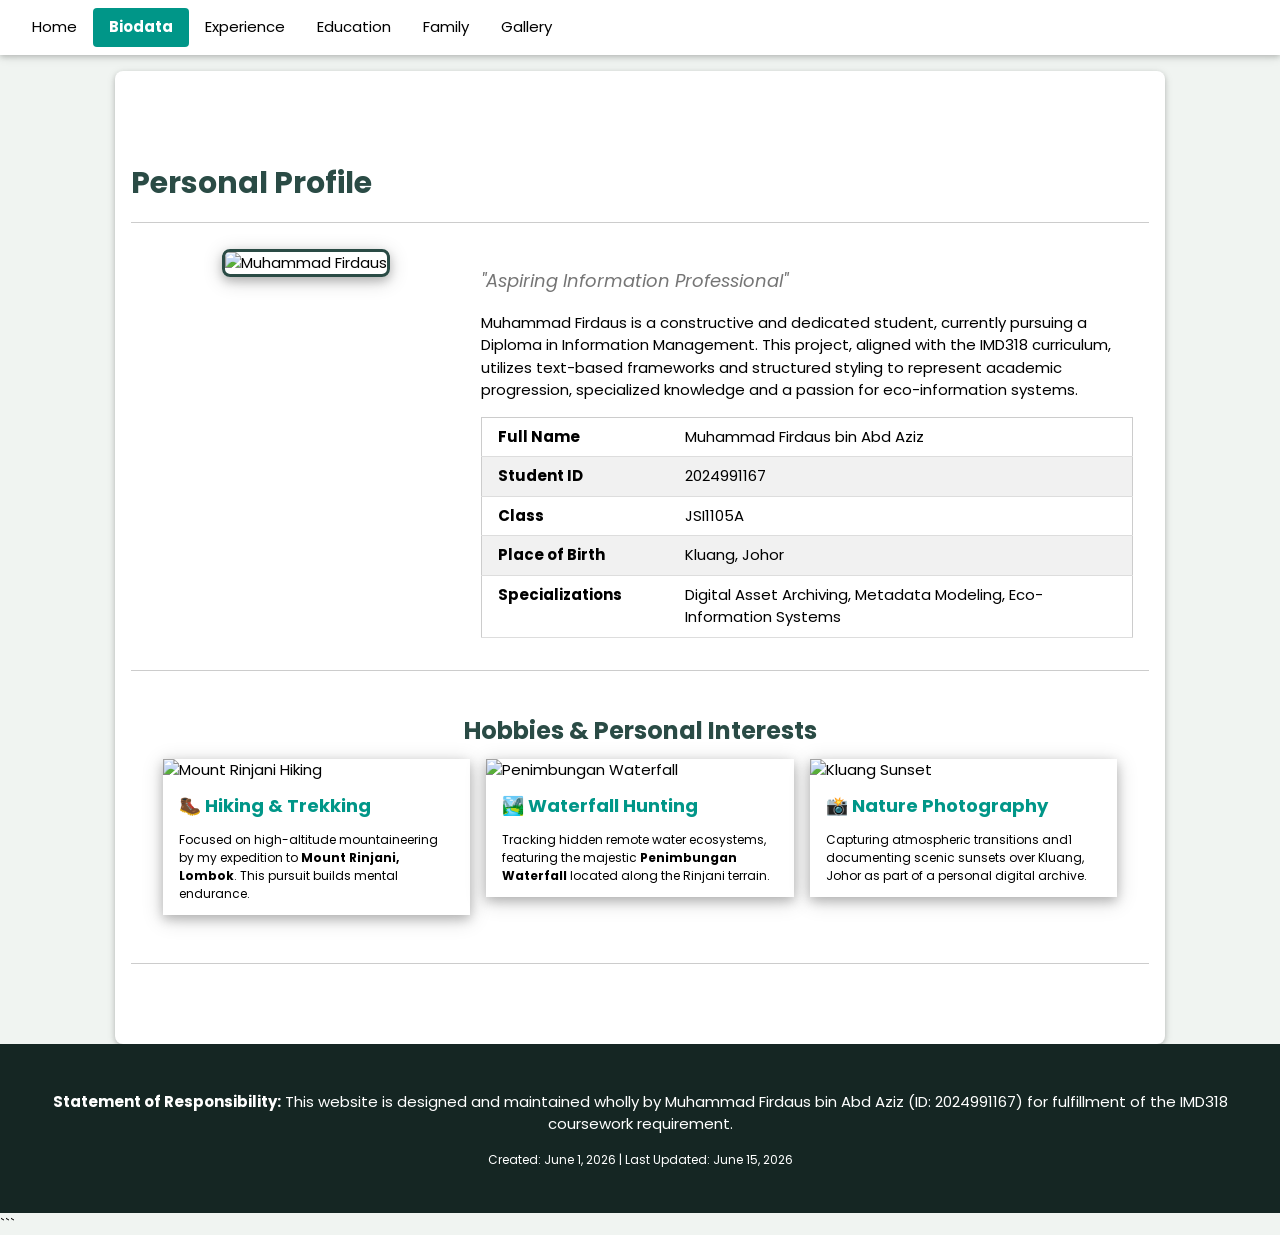
==== biodata.html @ 46c787db "Add files via upload" ====
<!DOCTYPE html>
<html lang="en">
<head>
<title>Biodata | IMD318 Personal Space</title>

<meta charset="UTF-8">
<meta name="viewport" content="width=device-width, initial-scale=1">

<link rel="stylesheet" href="https://www.w3schools.com/w3css/4/w3.css">
<link rel="stylesheet" href="https://fonts.googleapis.com/css?family=Poppins">

<style>
body,h1,h2,h3,h4,h5,h6{
    font-family:"Poppins",sans-serif;
}

body{
    background-color:#f0f4f1;
}

.profile-container{
    max-width:1050px;
}

.profile-img{
    width:90%;
    border:3px solid #2A4B45;
    cursor:pointer;
}

.section-title{
    color:#2A4B45;
}

.hobby-image{
    width:100%;
    height:160px;
    cursor:pointer;
}

.footer-bg{
    background-color:#152623;
}
</style>

</head>
<body>

<!-- Navigation -->

<div class="w3-bar w3-white w3-card w3-padding">

    <a href="index.html"
       class="w3-bar-item w3-button w3-round">
       Home
    </a>

    <a href="biodata.html"
       class="w3-bar-item w3-button w3-round w3-teal">
       <b>Biodata</b>
    </a>

    <a href="experience.html"
       class="w3-bar-item w3-button w3-round">
       Experience
    </a>

    <a href="education.html"
       class="w3-bar-item w3-button w3-round">
       Education
    </a>

    <a href="family.html"
       class="w3-bar-item w3-button w3-round">
       Family
    </a>

    <a href="gallery.html"
       class="w3-bar-item w3-button w3-round">
       Gallery
    </a>

</div>

<!-- Main Content -->

<div class="w3-content profile-container">

<div class="w3-container w3-white w3-padding-64 w3-margin-top w3-round-large w3-card">

<h2 class="w3-border-bottom w3-padding-16 section-title">
<b>Personal Profile</b>
</h2>

<div class="w3-row-padding w3-padding-16">

    <!-- Profile Image -->

    <div class="w3-third w3-center">

        <img src="image/daus.jpg"
             alt="Muhammad Firdaus"
             class="w3-image w3-round-large w3-card-4 profile-img"
             onclick="onClick(this)">

    </div>

    <!-- Profile Description -->

    <div class="w3-twothird">

        <p class="w3-large w3-text-grey">
            <i>"Aspiring Information Professional"</i>
        </p>

        <p>
            Muhammad Firdaus is a constructive and dedicated student,
            currently pursuing a Diploma in Information Management.
            This project, aligned with the IMD318 curriculum,
            utilizes text-based frameworks and structured styling
            to represent academic progression, specialized knowledge
            and a passion for eco-information systems.
        </p>

        <!-- Profile Table -->

        <table class="w3-table-all w3-hoverable">

            <tr>
                <td width="30%"><b>Full Name</b></td>
                <td>Muhammad Firdaus bin Abd Aziz</td>
            </tr>

            <tr>
                <td><b>Student ID</b></td>
                <td>2024991167</td>
            </tr>

            <tr>
                <td><b>Class</b></td>
                <td>JSI1105A</td>
            </tr>

            <tr>
                <td><b>Place of Birth</b></td>
                <td>Kluang, Johor</td>
            </tr>

            <tr>
                <td><b>Specializations</b></td>
                <td>
                    Digital Asset Archiving,
                    Metadata Modeling,
                    Eco-Information Systems
                </td>
            </tr>

        </table>

    </div>

</div>

<!-- Hobby Section -->

<div class="w3-panel w3-border-top w3-border-bottom w3-padding-32">

<h3 class="w3-center section-title">
<b>Hobbies & Personal Interests</b>
</h3>

<div class="w3-row-padding">

    <!-- Hobby 1 -->

    <div class="w3-third w3-margin-bottom">

        <div class="w3-card-4 w3-white">

            <img src="image/mee.jpeg"
                 alt="Mount Rinjani Hiking"
                 class="w3-image hobby-image"
                 onclick="onClick(this)">

            <div class="w3-container">

                <h5 class="w3-text-teal">
                    <b>🥾 Hiking & Trekking</b>
                </h5>

                <p class="w3-small">
                    Focused on high-altitude mountaineering
                     by my expedition to
                    <b>Mount Rinjani, Lombok</b>.
                    This pursuit builds mental endurance.
                </p>

            </div>

        </div>

    </div>

    <!-- Hobby 2 -->

    <div class="w3-third w3-margin-bottom">

        <div class="w3-card-4 w3-white">

            <img src="image/rim.jpg"
                 alt="Penimbungan Waterfall"
                 class="w3-image hobby-image"
                 onclick="onClick(this)">

            <div class="w3-container">

                <h5 class="w3-text-teal">
                    <b>🏞️ Waterfall Hunting</b>
                </h5>

                <p class="w3-small">
                    Tracking hidden remote water ecosystems,
                    featuring the majestic
                    <b>Penimbungan Waterfall</b>
                    located along the Rinjani terrain.
                </p>

            </div>

        </div>

    </div>

    <!-- Hobby 3 -->

    <div class="w3-third w3-margin-bottom">

        <div class="w3-card-4 w3-white">

            <img src="image/sun.JPG"
                 alt="Kluang Sunset"
                 class="w3-image hobby-image"
                 onclick="onClick(this)">

            <div class="w3-container">

                <h5 class="w3-text-teal">
                    <b>📸 Nature Photography</b>
                </h5>

                <p class="w3-small">
                    Capturing atmospheric transitions and1  
                    documenting scenic sunsets over Kluang,
                    Johor as part of a personal digital archive.
                </p>

            </div>

        </div>

    </div>

</div>

</div>

</div>
</div>

<!-- Image Modal -->

<div id="imgModal"
     class="w3-modal w3-black"
     onclick="this.style.display='none'">

    <span class="w3-button w3-display-topright">
        &times;
    </span>

    <div class="w3-modal-content w3-animate-zoom w3-transparent">

        <img id="modalImg"
             class="w3-image">

        <div id="caption"
             class="w3-container w3-center w3-padding w3-text-white">
        </div>

    </div>

</div>

<!-- Footer -->

<footer class="w3-container w3-center w3-padding-32 w3-text-white footer-bg">

<p>
<b>Statement of Responsibility:</b>
This website is designed and maintained wholly by
Muhammad Firdaus bin Abd Aziz
(ID: 2024991167)
for fulfillment of the IMD318 coursework requirement.
</p>

<p class="w3-small">
Created: June 1, 2026 |
Last Updated: June 15, 2026
</p>

</footer>

<script>
function onClick(element) {

    document.getElementById("modalImg").src =
        element.src;

    document.getElementById("caption").innerHTML =
        element.alt;

    document.getElementById("imgModal").style.display =
        "block";
}
</script>

</body>
</html>
```
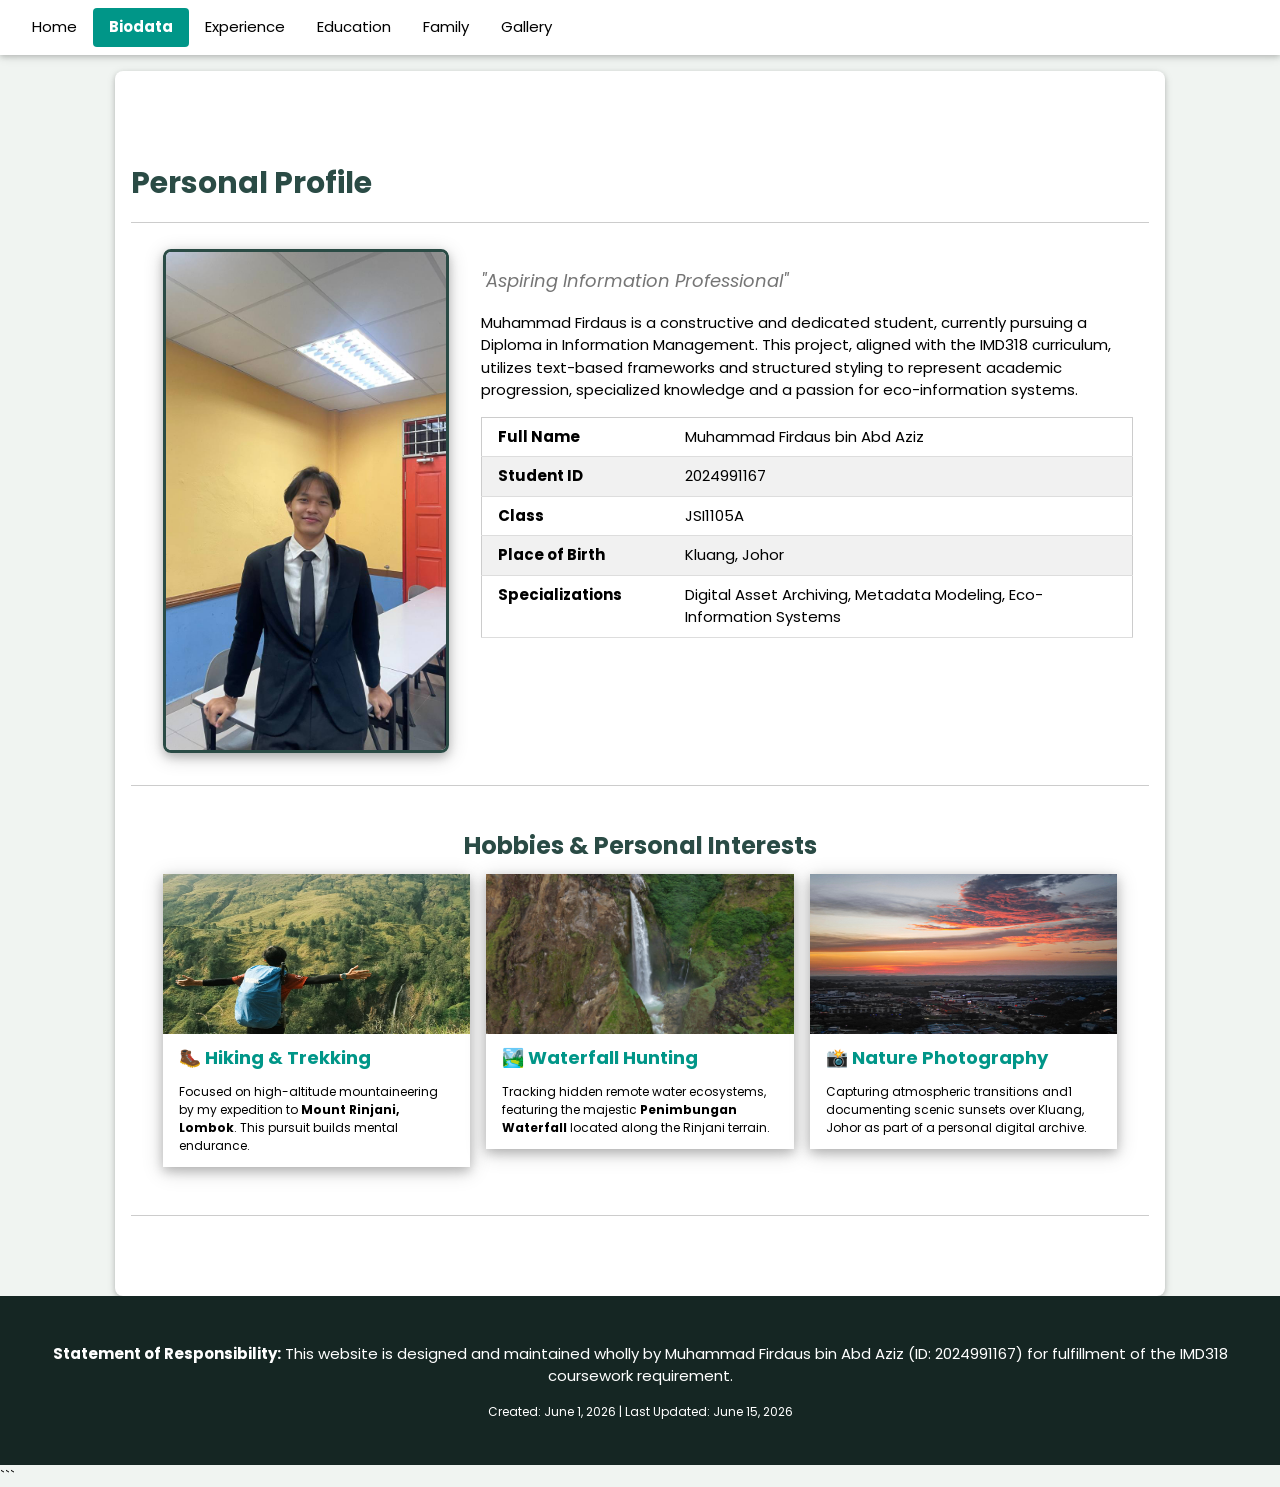
==== commit b165466a: "Update biodata.html" ====
--- a/biodata.html
+++ b/biodata.html
@@ -98,7 +98,7 @@
 
     <div class="w3-third w3-center">
 
-        <img src="image/daus.jpg"
+        <img src="daus.jpg"
              alt="Muhammad Firdaus"
              class="w3-image w3-round-large w3-card-4 profile-img"
              onclick="onClick(this)">
@@ -177,7 +177,7 @@
 
         <div class="w3-card-4 w3-white">
 
-            <img src="image/mee.jpeg"
+            <img src="mee.jpeg"
                  alt="Mount Rinjani Hiking"
                  class="w3-image hobby-image"
                  onclick="onClick(this)">
@@ -207,7 +207,7 @@
 
         <div class="w3-card-4 w3-white">
 
-            <img src="image/rim.jpg"
+            <img src="rim.jpg"
                  alt="Penimbungan Waterfall"
                  class="w3-image hobby-image"
                  onclick="onClick(this)">
@@ -237,7 +237,7 @@
 
         <div class="w3-card-4 w3-white">
 
-            <img src="image/sun.JPG"
+            <img src="sun.JPG"
                  alt="Kluang Sunset"
                  class="w3-image hobby-image"
                  onclick="onClick(this)">
